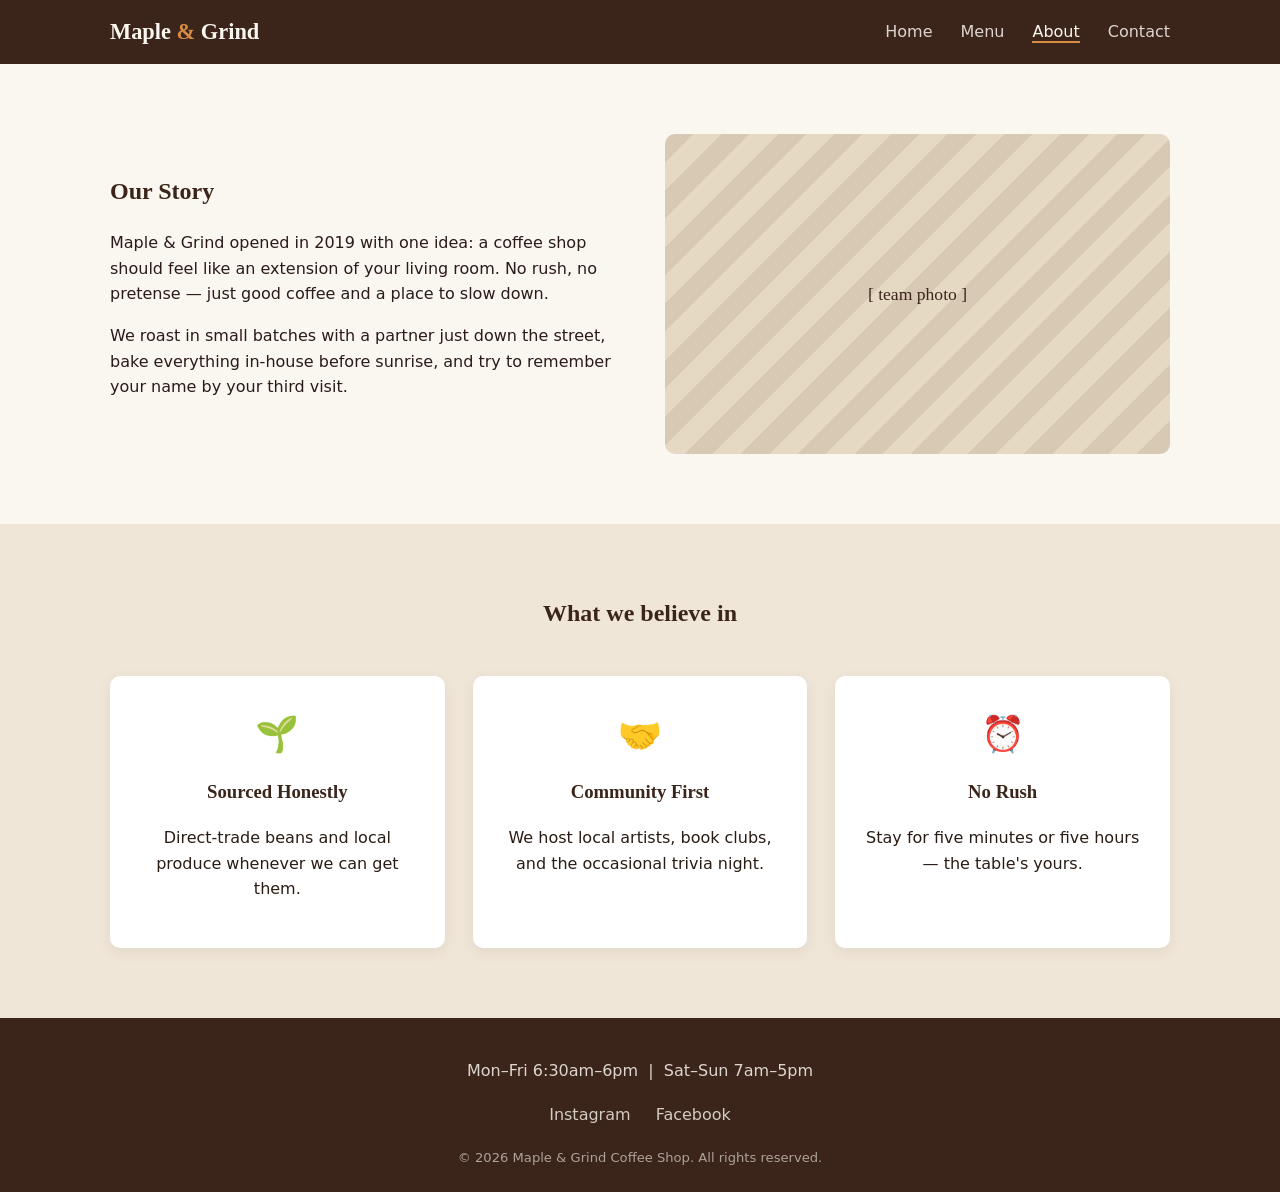
==== about.html @ 151f705f "Initial commit: Maple & Grind coffee shop site Multi-page site: home, menu, about, contact." ====
<!DOCTYPE html>
<html lang="en">
<head>
  <meta charset="UTF-8" />
  <meta name="viewport" content="width=device-width, initial-scale=1.0" />
  <title>About | Maple &amp; Grind</title>
  <meta name="description" content="The story behind Maple & Grind, a neighborhood coffee shop." />
  <link rel="stylesheet" href="css/style.css" />
</head>
<body>
  <header>
    <div class="nav-wrap">
      <a href="index.html" class="logo">Maple <span>&amp;</span> Grind</a>
      <button class="nav-toggle" aria-label="Toggle menu">&#9776;</button>
      <nav>
        <ul>
          <li><a href="index.html">Home</a></li>
          <li><a href="menu.html">Menu</a></li>
          <li><a href="about.html" class="active">About</a></li>
          <li><a href="contact.html">Contact</a></li>
        </ul>
      </nav>
    </div>
  </header>

  <section>
    <div class="container">
      <div class="about-grid">
        <div>
          <h1>Our Story</h1>
          <p>Maple &amp; Grind opened in 2019 with one idea: a coffee shop should feel like an extension of your living room. No rush, no pretense &mdash; just good coffee and a place to slow down.</p>
          <p>We roast in small batches with a partner just down the street, bake everything in-house before sunrise, and try to remember your name by your third visit.</p>
        </div>
        <div class="photo-placeholder">[ team photo ]</div>
      </div>
    </div>
  </section>

  <section class="section-alt">
    <div class="container">
      <div class="section-header">
        <h2>What we believe in</h2>
      </div>
      <div class="grid-3">
        <div class="card">
          <div class="icon">&#127793;</div>
          <h3>Sourced Honestly</h3>
          <p>Direct-trade beans and local produce whenever we can get them.</p>
        </div>
        <div class="card">
          <div class="icon">&#129309;</div>
          <h3>Community First</h3>
          <p>We host local artists, book clubs, and the occasional trivia night.</p>
        </div>
        <div class="card">
          <div class="icon">&#9200;</div>
          <h3>No Rush</h3>
          <p>Stay for five minutes or five hours &mdash; the table's yours.</p>
        </div>
      </div>
    </div>
  </section>

  <footer>
    <div class="container">
      <div class="hours">Mon&ndash;Fri 6:30am&ndash;6pm &nbsp;|&nbsp; Sat&ndash;Sun 7am&ndash;5pm</div>
      <div class="social">
        <a href="#">Instagram</a>
        <a href="#">Facebook</a>
      </div>
      <div class="fine-print">&copy; 2026 Maple &amp; Grind Coffee Shop. All rights reserved.</div>
    </div>
  </footer>

  <script src="js/script.js"></script>
</body>
</html>
---- css/style.css ----
:root {
  --cream: #faf6f0;
  --brown-dark: #3b2419;
  --brown: #6f4e37;
  --brown-light: #a9784f;
  --accent: #d68c45;
  --text: #2a1c14;
  --max-width: 1100px;
}

* {
  box-sizing: border-box;
}

body {
  margin: 0;
  font-family: "Segoe UI", system-ui, -apple-system, sans-serif;
  color: var(--text);
  background: var(--cream);
  line-height: 1.6;
}

h1, h2, h3 {
  font-family: Georgia, "Times New Roman", serif;
  color: var(--brown-dark);
  margin-top: 0;
}

a {
  color: inherit;
}

img {
  max-width: 100%;
  display: block;
}

.container {
  max-width: var(--max-width);
  margin: 0 auto;
  padding: 0 20px;
}

/* Header / nav */
header {
  background: var(--brown-dark);
  color: var(--cream);
  position: sticky;
  top: 0;
  z-index: 10;
}

.nav-wrap {
  max-width: var(--max-width);
  margin: 0 auto;
  padding: 14px 20px;
  display: flex;
  align-items: center;
  justify-content: space-between;
}

.logo {
  font-family: Georgia, serif;
  font-size: 1.4rem;
  font-weight: bold;
  text-decoration: none;
  color: var(--cream);
}

.logo span {
  color: var(--accent);
}

nav ul {
  list-style: none;
  display: flex;
  gap: 28px;
  margin: 0;
  padding: 0;
}

nav a {
  text-decoration: none;
  color: var(--cream);
  font-weight: 500;
  opacity: 0.85;
  transition: opacity 0.15s;
}

nav a:hover,
nav a.active {
  opacity: 1;
  border-bottom: 2px solid var(--accent);
}

.nav-toggle {
  display: none;
  background: none;
  border: none;
  color: var(--cream);
  font-size: 1.6rem;
  cursor: pointer;
}

/* Hero */
.hero {
  background: linear-gradient(rgba(59, 36, 25, 0.55), rgba(59, 36, 25, 0.55)),
    repeating-linear-gradient(135deg, #4a2f20, #4a2f20 40px, #5a3a28 40px, #5a3a28 80px);
  color: var(--cream);
  text-align: center;
  padding: 110px 20px;
}

.hero h1 {
  color: var(--cream);
  font-size: 2.8rem;
  margin-bottom: 12px;
}

.hero p {
  font-size: 1.2rem;
  max-width: 520px;
  margin: 0 auto 28px;
  opacity: 0.95;
}

.btn {
  display: inline-block;
  background: var(--accent);
  color: var(--brown-dark);
  padding: 12px 28px;
  border-radius: 30px;
  text-decoration: none;
  font-weight: bold;
  transition: transform 0.15s, background 0.15s;
}

.btn:hover {
  background: #e6a562;
  transform: translateY(-2px);
}

.btn-outline {
  background: transparent;
  border: 2px solid var(--cream);
  color: var(--cream);
}

.btn-outline:hover {
  background: var(--cream);
  color: var(--brown-dark);
}

/* Sections */
section {
  padding: 70px 0;
}

.section-alt {
  background: #f0e6d8;
}

.section-header {
  text-align: center;
  max-width: 600px;
  margin: 0 auto 44px;
}

.section-header p {
  color: var(--brown);
}

/* Cards / grid */
.grid-3 {
  display: grid;
  grid-template-columns: repeat(3, 1fr);
  gap: 28px;
}

.card {
  background: white;
  padding: 30px 24px;
  border-radius: 10px;
  text-align: center;
  box-shadow: 0 4px 14px rgba(59, 36, 25, 0.08);
}

.card .icon {
  font-size: 2.2rem;
  margin-bottom: 14px;
}

/* Menu */
.menu-list {
  display: grid;
  grid-template-columns: 1fr 1fr;
  gap: 40px;
}

.menu-category h3 {
  border-bottom: 2px solid var(--accent);
  padding-bottom: 8px;
  margin-bottom: 16px;
}

.menu-item {
  display: flex;
  justify-content: space-between;
  gap: 12px;
  padding: 10px 0;
  border-bottom: 1px dashed #d8c9b4;
}

.menu-item .name {
  font-weight: 600;
}

.menu-item .desc {
  display: block;
  font-size: 0.88rem;
  color: var(--brown);
  font-weight: normal;
}

.menu-item .price {
  white-space: nowrap;
  font-weight: bold;
  color: var(--brown-dark);
}

/* About */
.about-grid {
  display: grid;
  grid-template-columns: 1fr 1fr;
  gap: 50px;
  align-items: center;
}

.photo-placeholder {
  background: repeating-linear-gradient(135deg, #d8c9b4, #d8c9b4 20px, #e6d9c4 20px, #e6d9c4 40px);
  border-radius: 10px;
  height: 320px;
  display: flex;
  align-items: center;
  justify-content: center;
  color: var(--brown-dark);
  font-family: Georgia, serif;
  font-size: 1.1rem;
}

/* Contact */
.contact-grid {
  display: grid;
  grid-template-columns: 1fr 1fr;
  gap: 50px;
}

.info-list {
  list-style: none;
  padding: 0;
  margin: 20px 0 0;
}

.info-list li {
  margin-bottom: 18px;
}

.info-list strong {
  display: block;
  color: var(--brown-dark);
}

form {
  display: flex;
  flex-direction: column;
  gap: 16px;
}

label {
  font-weight: 600;
  font-size: 0.92rem;
}

input,
textarea {
  padding: 12px;
  border: 1px solid #d8c9b4;
  border-radius: 6px;
  font-family: inherit;
  font-size: 1rem;
  background: white;
}

textarea {
  resize: vertical;
  min-height: 120px;
}

.form-status {
  font-weight: 600;
  min-height: 1.4em;
}

.form-status.success {
  color: #2f7a3c;
}

/* Footer */
footer {
  background: var(--brown-dark);
  color: var(--cream);
  padding: 40px 0 24px;
  text-align: center;
}

footer .hours {
  opacity: 0.85;
  margin-bottom: 18px;
}

footer .social a {
  margin: 0 10px;
  text-decoration: none;
  color: var(--cream);
  opacity: 0.8;
}

footer .fine-print {
  margin-top: 20px;
  font-size: 0.82rem;
  opacity: 0.6;
}

/* Responsive */
@media (max-width: 760px) {
  .grid-3,
  .menu-list,
  .about-grid,
  .contact-grid {
    grid-template-columns: 1fr;
  }

  .nav-toggle {
    display: block;
  }

  nav {
    display: none;
    width: 100%;
  }

  nav.open {
    display: block;
  }

  nav ul {
    flex-direction: column;
    gap: 0;
    padding: 10px 0;
  }

  nav ul li {
    padding: 10px 0;
    border-top: 1px solid rgba(255, 255, 255, 0.1);
  }

  .nav-wrap {
    flex-wrap: wrap;
  }

  .hero {
    padding: 80px 20px;
  }

  .hero h1 {
    font-size: 2.1rem;
  }
}
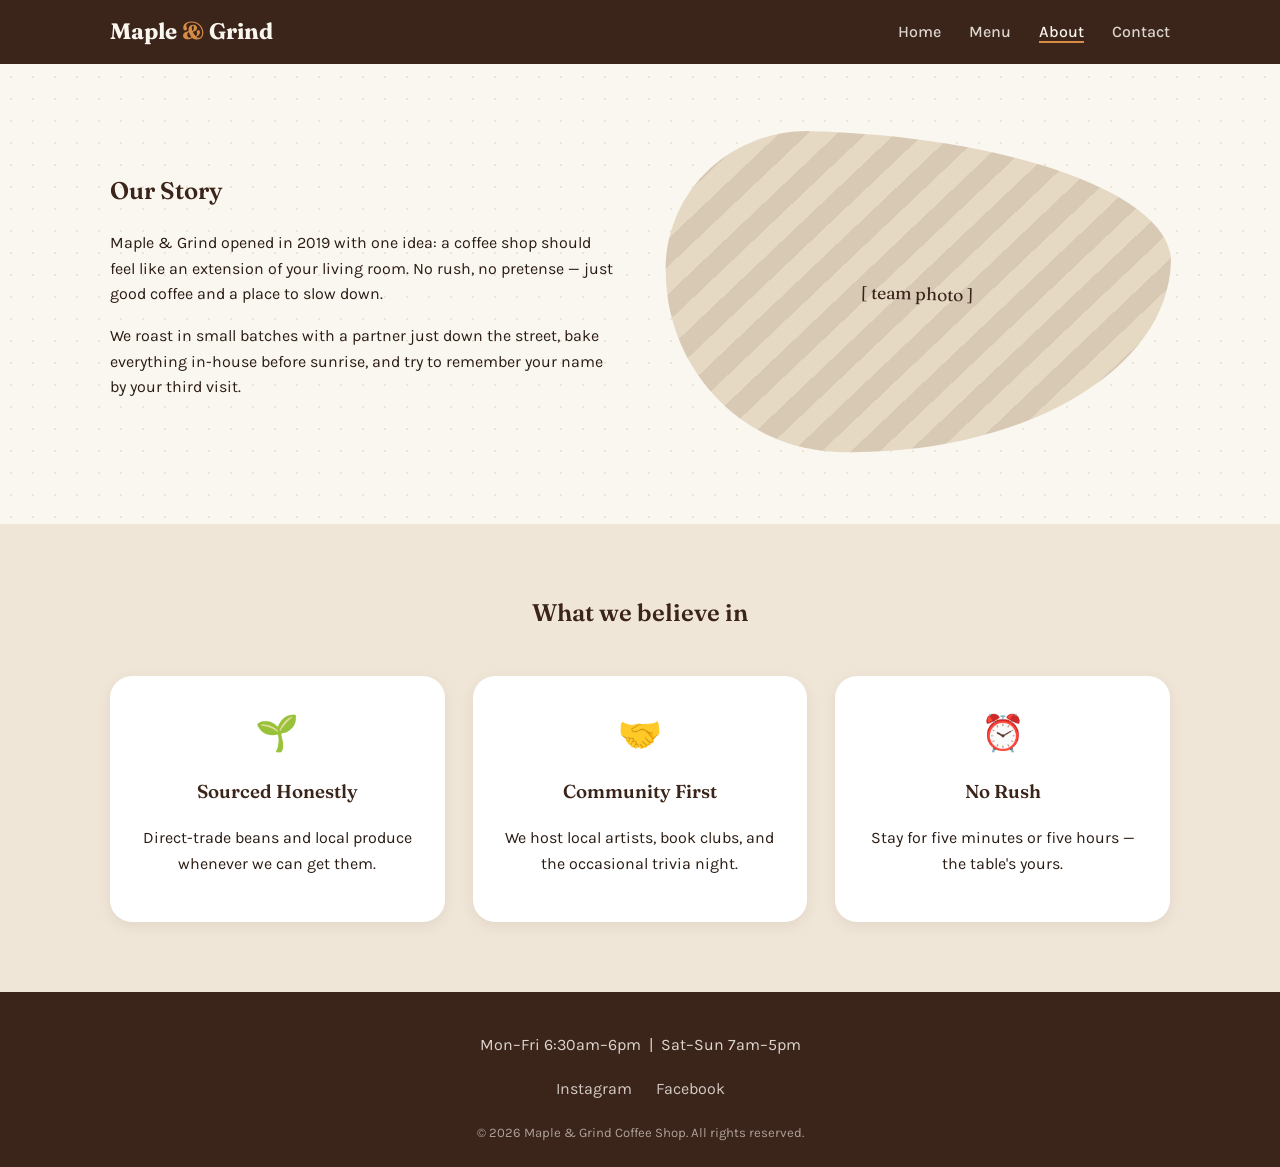
==== commit 658bd0d6: "Retrofit visual style: Warm Editorial variety Fraunces/Karla font pairing, split hero layout, organi" ====
--- a/about.html
+++ b/about.html
@@ -5,6 +5,9 @@
   <meta name="viewport" content="width=device-width, initial-scale=1.0" />
   <title>About | Maple &amp; Grind</title>
   <meta name="description" content="The story behind Maple & Grind, a neighborhood coffee shop." />
+  <link rel="preconnect" href="https://fonts.googleapis.com" />
+  <link rel="preconnect" href="https://fonts.gstatic.com" crossorigin />
+  <link href="https://fonts.googleapis.com/css2?family=Fraunces:opsz,wght@9..144,500;9..144,600;9..144,700&family=Karla:wght@400;500;600;700&display=swap" rel="stylesheet" />
   <link rel="stylesheet" href="css/style.css" />
 </head>
 <body>
--- a/css/style.css
+++ b/css/style.css
@@ -14,14 +14,16 @@
 
 body {
   margin: 0;
-  font-family: "Segoe UI", system-ui, -apple-system, sans-serif;
+  font-family: "Karla", "Segoe UI", system-ui, -apple-system, sans-serif;
   color: var(--text);
-  background: var(--cream);
+  background: var(--cream) radial-gradient(circle, #efe3d1 1.4px, transparent 1.4px);
+  background-size: 22px 22px;
   line-height: 1.6;
 }
 
 h1, h2, h3 {
-  font-family: Georgia, "Times New Roman", serif;
+  font-family: "Fraunces", Georgia, "Times New Roman", serif;
+  font-weight: 600;
   color: var(--brown-dark);
   margin-top: 0;
 }
@@ -60,7 +62,7 @@
 }
 
 .logo {
-  font-family: Georgia, serif;
+  font-family: "Fraunces", Georgia, serif;
   font-size: 1.4rem;
   font-weight: bold;
   text-decoration: none;
@@ -104,24 +106,45 @@
 
 /* Hero */
 .hero {
-  background: linear-gradient(rgba(59, 36, 25, 0.55), rgba(59, 36, 25, 0.55)),
-    repeating-linear-gradient(135deg, #4a2f20, #4a2f20 40px, #5a3a28 40px, #5a3a28 80px);
-  color: var(--cream);
-  text-align: center;
-  padding: 110px 20px;
+  background: #f0e6d8;
+  padding: 80px 20px;
+}
+
+.hero .container {
+  display: grid;
+  grid-template-columns: 1.1fr 0.9fr;
+  gap: 50px;
+  align-items: center;
+}
+
+.hero-copy {
+  text-align: left;
 }
 
 .hero h1 {
-  color: var(--cream);
-  font-size: 2.8rem;
-  margin-bottom: 12px;
+  font-size: 2.9rem;
+  margin-bottom: 14px;
+  line-height: 1.15;
 }
 
 .hero p {
-  font-size: 1.2rem;
-  max-width: 520px;
-  margin: 0 auto 28px;
-  opacity: 0.95;
+  font-size: 1.15rem;
+  max-width: 460px;
+  margin: 0 0 28px;
+  color: var(--brown);
+}
+
+.hero-ctas {
+  display: flex;
+  gap: 14px;
+  flex-wrap: wrap;
+}
+
+.hero-blob {
+  background: repeating-linear-gradient(135deg, #5a3a28, #5a3a28 40px, #6f4e37 40px, #6f4e37 80px);
+  border-radius: 42% 58% 63% 37% / 47% 41% 59% 53%;
+  height: 320px;
+  transform: rotate(-2deg);
 }
 
 .btn {
@@ -142,13 +165,13 @@
 
 .btn-outline {
   background: transparent;
-  border: 2px solid var(--cream);
-  color: var(--cream);
+  border: 2px solid var(--brown-dark);
+  color: var(--brown-dark);
 }
 
 .btn-outline:hover {
-  background: var(--cream);
-  color: var(--brown-dark);
+  background: var(--brown-dark);
+  color: var(--cream);
 }
 
 /* Sections */
@@ -180,7 +203,7 @@
 .card {
   background: white;
   padding: 30px 24px;
-  border-radius: 10px;
+  border-radius: 22px;
   text-align: center;
   box-shadow: 0 4px 14px rgba(59, 36, 25, 0.08);
 }
@@ -238,14 +261,15 @@
 
 .photo-placeholder {
   background: repeating-linear-gradient(135deg, #d8c9b4, #d8c9b4 20px, #e6d9c4 20px, #e6d9c4 40px);
-  border-radius: 10px;
+  border-radius: 28% 72% 65% 35% / 43% 38% 62% 57%;
   height: 320px;
   display: flex;
   align-items: center;
   justify-content: center;
   color: var(--brown-dark);
-  font-family: Georgia, serif;
+  font-family: "Fraunces", Georgia, serif;
   font-size: 1.1rem;
+  transform: rotate(1.5deg);
 }
 
 /* Contact */
@@ -369,7 +393,29 @@
   }
 
   .hero {
-    padding: 80px 20px;
+    padding: 50px 20px;
+  }
+
+  .hero .container {
+    grid-template-columns: 1fr;
+    gap: 30px;
+  }
+
+  .hero-copy {
+    text-align: center;
+  }
+
+  .hero p {
+    margin: 0 auto 28px;
+  }
+
+  .hero-ctas {
+    justify-content: center;
+  }
+
+  .hero-blob {
+    height: 200px;
+    order: -1;
   }
 
   .hero h1 {
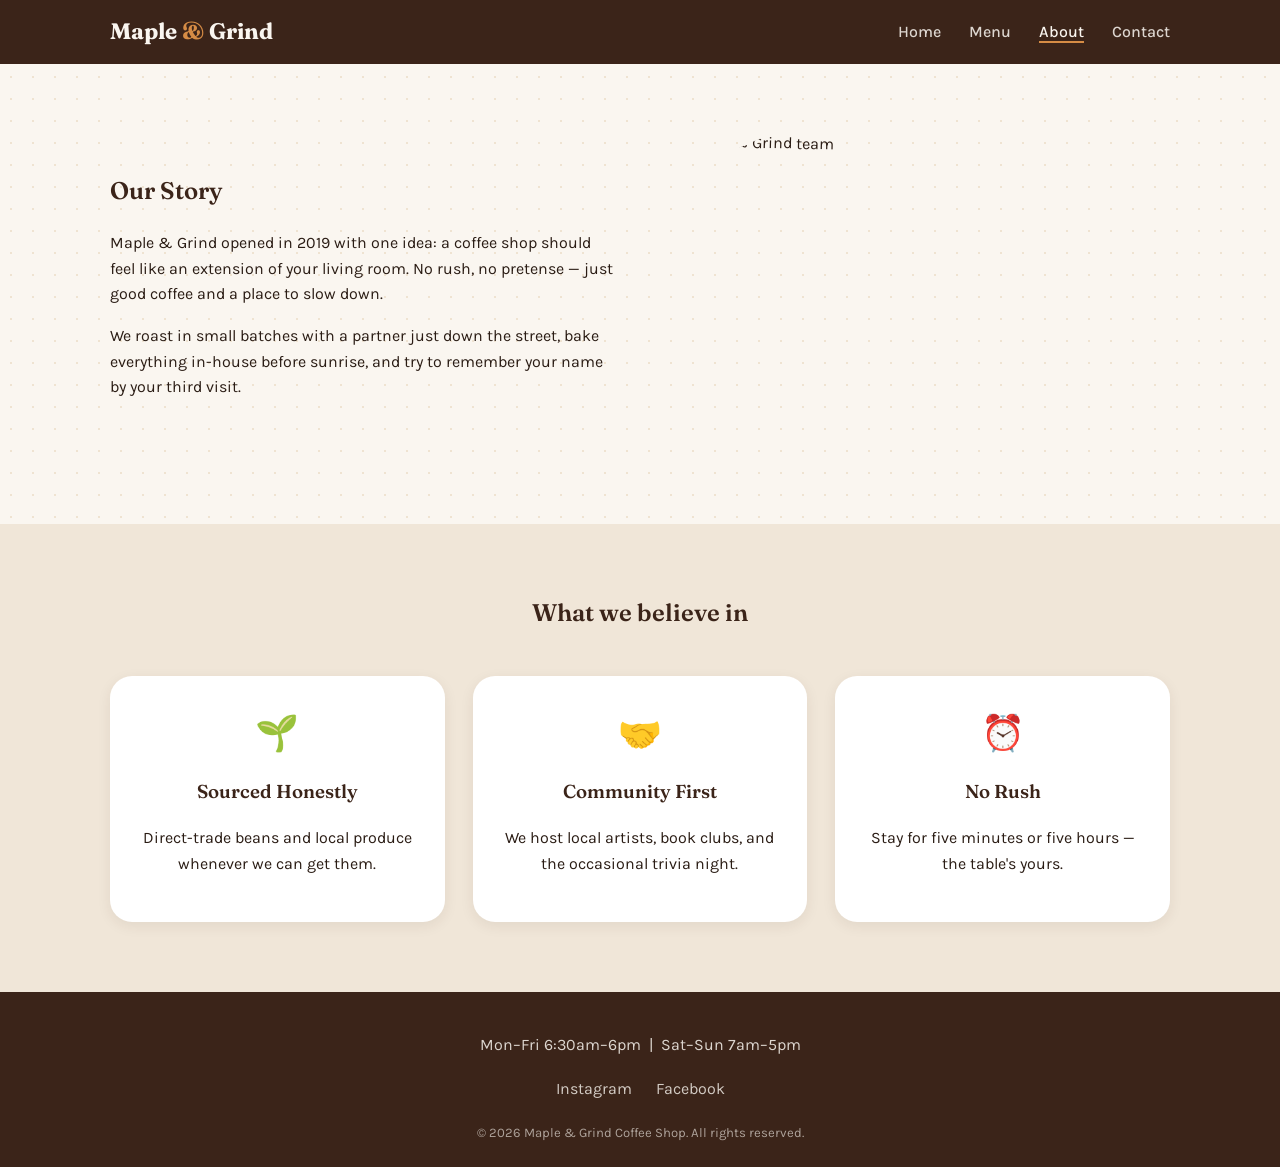
==== commit b2b04913: "Replace photo placeholders with real stock photos Storefront and team-photo placeholders now show ac" ====
--- a/about.html
+++ b/about.html
@@ -34,7 +34,7 @@
           <p>Maple &amp; Grind opened in 2019 with one idea: a coffee shop should feel like an extension of your living room. No rush, no pretense &mdash; just good coffee and a place to slow down.</p>
           <p>We roast in small batches with a partner just down the street, bake everything in-house before sunrise, and try to remember your name by your third visit.</p>
         </div>
-        <div class="photo-placeholder">[ team photo ]</div>
+        <img class="photo-placeholder" src="https://loremflickr.com/800/600/barista,coffee" alt="Maple &amp; Grind team" loading="lazy" />
       </div>
     </div>
   </section>
--- a/css/style.css
+++ b/css/style.css
@@ -260,15 +260,11 @@
 }
 
 .photo-placeholder {
-  background: repeating-linear-gradient(135deg, #d8c9b4, #d8c9b4 20px, #e6d9c4 20px, #e6d9c4 40px);
   border-radius: 28% 72% 65% 35% / 43% 38% 62% 57%;
   height: 320px;
-  display: flex;
-  align-items: center;
-  justify-content: center;
-  color: var(--brown-dark);
-  font-family: "Fraunces", Georgia, serif;
-  font-size: 1.1rem;
+  width: 100%;
+  display: block;
+  object-fit: cover;
   transform: rotate(1.5deg);
 }
 
